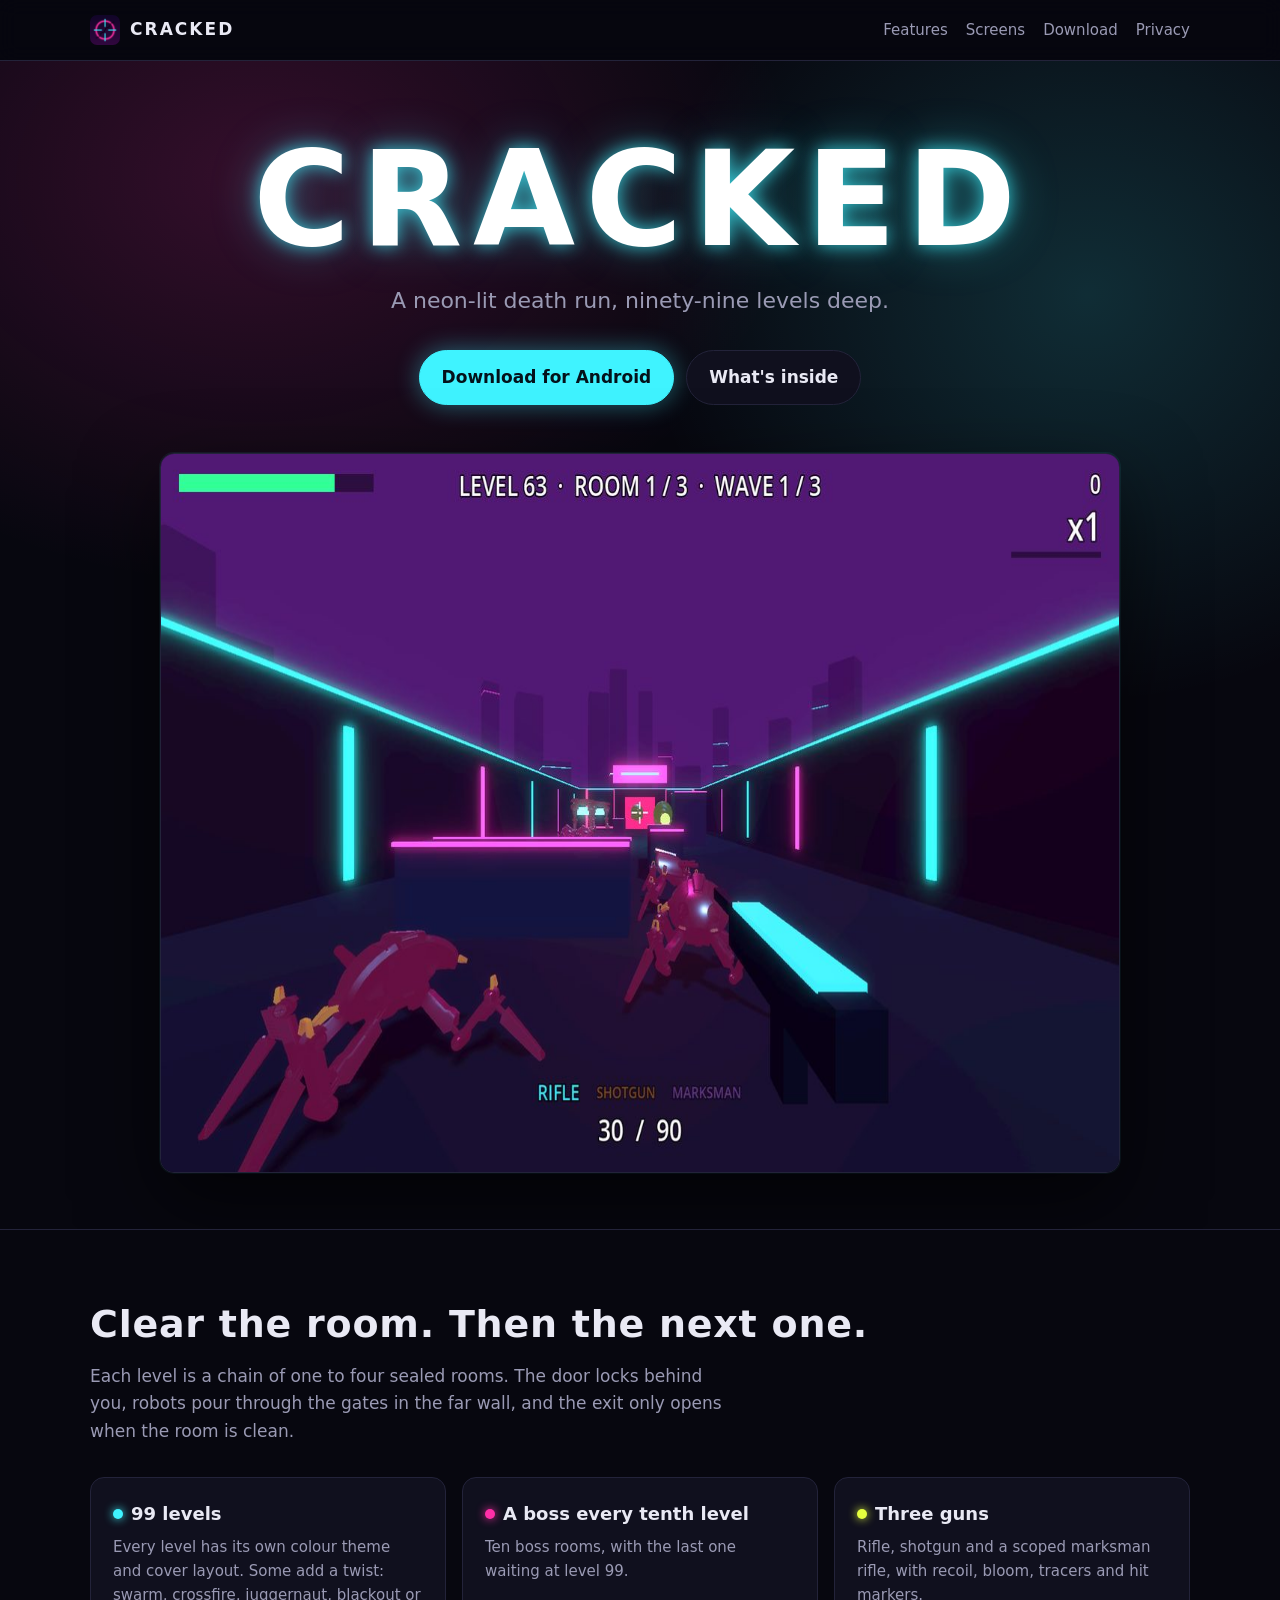
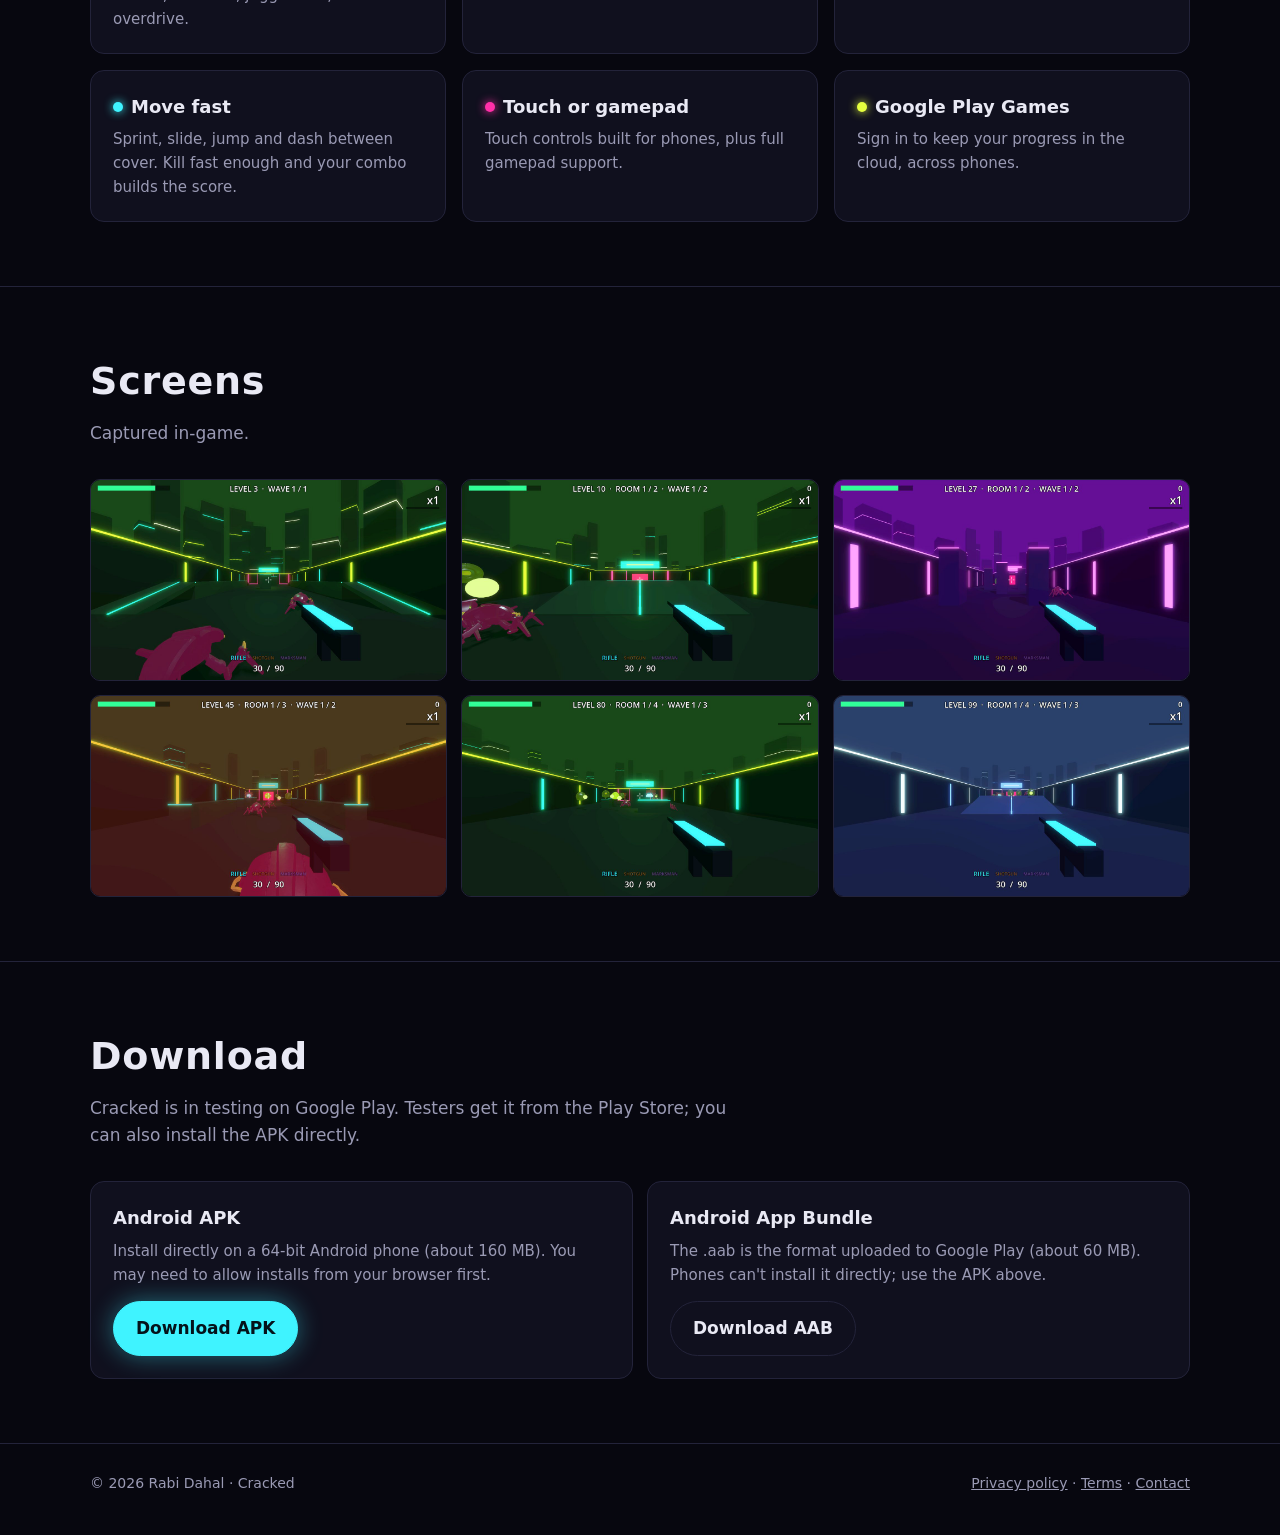
==== site/index.html @ b8e08f36 "feat: add the game's website (home, privacy policy, terms) site/ is the page at https://cracked.rabi" ====
<!doctype html>
<html lang="en">
<head>
  <meta charset="utf-8">
  <meta name="viewport" content="width=device-width, initial-scale=1">
  <title>Cracked: a neon room-clearing FPS</title>
  <meta name="description" content="Cracked is a neon-lit room-clearing shooter for Android. Ninety-nine levels, three guns, robot swarms and a boss every tenth level.">
  <meta property="og:title" content="Cracked">
  <meta property="og:description" content="A neon-lit death run, ninety-nine levels deep. A room-clearing FPS for Android.">
  <meta property="og:image" content="https://cracked.rabidahal.com.np/img/level-63.jpg">
  <meta property="og:url" content="https://cracked.rabidahal.com.np/">
  <meta name="theme-color" content="#07070f">
  <link rel="icon" href="img/favicon.png">
  <link rel="apple-touch-icon" href="img/apple-touch-icon.png">
  <link rel="stylesheet" href="style.css">
</head>
<body>
  <header class="top">
    <div class="wrap">
      <a class="brand" href="./"><img src="img/icon.png" alt="">CRACKED</a>
      <nav>
        <a href="#features" class="opt">Features</a>
        <a href="#screens" class="opt">Screens</a>
        <a href="#download">Download</a>
        <a href="privacy.html">Privacy</a>
      </nav>
    </div>
  </header>

  <main>
    <div class="hero">
      <div class="wrap">
        <h1>CRACKED</h1>
        <p class="tag">A neon-lit death run, ninety-nine levels deep.</p>
        <div class="cta">
          <a class="btn primary" href="#download">Download for Android</a>
          <a class="btn" href="#features">What's inside</a>
        </div>
        <img class="hero-shot" src="img/level-63.jpg" width="1280" height="720" alt="First-person view down a purple neon corridor as crab-like robots charge through the gates.">
      </div>
    </div>

    <section id="features">
      <div class="wrap">
        <h2>Clear the room. Then the next one.</h2>
        <p class="lead">Each level is a chain of one to four sealed rooms. The door locks behind you, robots pour through the gates in the far wall, and the exit only opens when the room is clean.</p>
        <div class="features">
          <div class="card"><h3><span class="dot c"></span>99 levels</h3><p>Every level has its own colour theme and cover layout. Some add a twist: swarm, crossfire, juggernaut, blackout or overdrive.</p></div>
          <div class="card"><h3><span class="dot m"></span>A boss every tenth level</h3><p>Ten boss rooms, with the last one waiting at level 99.</p></div>
          <div class="card"><h3><span class="dot a"></span>Three guns</h3><p>Rifle, shotgun and a scoped marksman rifle, with recoil, bloom, tracers and hit markers.</p></div>
          <div class="card"><h3><span class="dot c"></span>Move fast</h3><p>Sprint, slide, jump and dash between cover. Kill fast enough and your combo builds the score.</p></div>
          <div class="card"><h3><span class="dot m"></span>Touch or gamepad</h3><p>Touch controls built for phones, plus full gamepad support.</p></div>
          <div class="card"><h3><span class="dot a"></span>Google Play Games</h3><p>Sign in to keep your progress in the cloud, across phones.</p></div>
        </div>
      </div>
    </section>

    <section id="screens">
      <div class="wrap">
        <h2>Screens</h2>
        <p class="lead">Captured in-game.</p>
        <div class="shots">
          <img src="img/level-03.jpg" width="1280" height="720" loading="lazy" alt="Level 3: a magenta crab robot lunges at the player in a green neon corridor.">
          <img src="img/level-10.jpg" width="1280" height="720" loading="lazy" alt="Level 10: a magenta gate glows at the end of a green corridor.">
          <img src="img/level-27.jpg" width="1280" height="720" loading="lazy" alt="Level 27.">
          <img src="img/level-45.jpg" width="1280" height="720" loading="lazy" alt="Level 45.">
          <img src="img/level-80.jpg" width="1280" height="720" loading="lazy" alt="Level 80.">
          <img src="img/level-99.jpg" width="1280" height="720" loading="lazy" alt="Level 99: robots and eye drones fill the far end of a blue corridor.">
        </div>
      </div>
    </section>

    <section id="download">
      <div class="wrap">
        <h2>Download</h2>
        <p class="lead">Cracked is in testing on Google Play. Testers get it from the Play Store; you can also install the APK directly.</p>
        <div class="download">
          <div class="card">
            <h3>Android APK</h3>
            <p>Install directly on a 64-bit Android phone (about 160&nbsp;MB). You may need to allow installs from your browser first.</p>
            <a class="btn primary" href="https://github.com/proobker/cracked/releases/download/v1.0.0/cracked.apk">Download APK</a>
          </div>
          <div class="card">
            <h3>Android App Bundle</h3>
            <p>The .aab is the format uploaded to Google Play (about 60&nbsp;MB). Phones can't install it directly; use the APK above.</p>
            <a class="btn" href="https://github.com/proobker/cracked/releases/download/v1.0.0/cracked.aab">Download AAB</a>
          </div>
        </div>
      </div>
    </section>
  </main>

  <footer>
    <div class="wrap">
      <span>© 2026 Rabi Dahal · Cracked</span>
      <span><a href="privacy.html">Privacy policy</a> · <a href="terms.html">Terms</a> · <a href="mailto:rrabi.dahal@gmail.com">Contact</a></span>
    </div>
  </footer>
</body>
</html>
---- site/style.css ----
:root {
  --bg: #07070f;
  --panel: #10101e;
  --line: #23233a;
  --text: #e9e9f4;
  --muted: #9a9ab4;
  --cyan: #3ff3ff;
  --magenta: #ff2fa8;
  --acid: #e6ff3f;
  --radius: 14px;
  color-scheme: dark;
}

* { box-sizing: border-box; }

html { scroll-behavior: smooth; }

body {
  margin: 0;
  background: var(--bg);
  color: var(--text);
  font: 17px/1.6 "Inter", system-ui, -apple-system, "Segoe UI", Roboto, sans-serif;
  -webkit-font-smoothing: antialiased;
}

a { color: var(--cyan); }
a:hover { color: var(--acid); }

.wrap { width: min(1100px, 100% - 32px); margin-inline: auto; }

/* Header */
.top {
  position: sticky; top: 0; z-index: 10;
  background: rgb(7 7 15 / 0.85);
  backdrop-filter: blur(10px);
  border-bottom: 1px solid var(--line);
}
.top .wrap { display: flex; align-items: center; justify-content: space-between; height: 60px; gap: 16px; }
.brand { display: flex; align-items: center; gap: 10px; text-decoration: none; color: var(--text); font-weight: 800; letter-spacing: 0.12em; }
.brand img { width: 30px; height: 30px; border-radius: 7px; }
.top nav { display: flex; gap: 18px; font-size: 15px; }
.top nav a { color: var(--muted); text-decoration: none; }
.top nav a:hover { color: var(--text); }

/* Hero */
.hero { position: relative; overflow: hidden; padding: 72px 0 56px; text-align: center; }
.hero::before {
  content: ""; position: absolute; inset: 0;
  background:
    radial-gradient(60% 50% at 20% 10%, rgb(255 47 168 / 0.18), transparent 70%),
    radial-gradient(50% 50% at 85% 20%, rgb(63 243 255 / 0.16), transparent 70%);
  pointer-events: none;
}
.hero h1 {
  position: relative;
  margin: 0;
  font-size: clamp(56px, 13vw, 132px);
  line-height: 1;
  font-weight: 900;
  letter-spacing: 0.08em;
  color: #fff;
  text-shadow: 0 0 18px rgb(63 243 255 / 0.75), 0 0 48px rgb(63 243 255 / 0.35);
}
.hero .tag { position: relative; margin: 18px auto 0; max-width: 44ch; font-size: clamp(18px, 2.6vw, 22px); color: var(--muted); }
.cta { position: relative; display: flex; flex-wrap: wrap; justify-content: center; gap: 12px; margin-top: 32px; }
.btn {
  display: inline-flex; align-items: center; gap: 8px;
  padding: 13px 22px; border-radius: 999px;
  font-weight: 700; text-decoration: none;
  border: 1px solid var(--line); color: var(--text); background: var(--panel);
}
.btn.primary { background: var(--cyan); color: #04121a; border-color: var(--cyan); box-shadow: 0 0 24px rgb(63 243 255 / 0.4); }
.btn.primary:hover { color: #04121a; background: #8ff8ff; }
.btn:hover { border-color: var(--cyan); color: var(--text); }
.btn small { font-weight: 500; opacity: 0.75; }
.hero-shot {
  position: relative; display: block; width: 100%; max-width: 960px; margin: 48px auto 0;
  border-radius: var(--radius); border: 1px solid var(--line);
  box-shadow: 0 30px 80px rgb(0 0 0 / 0.6), 0 0 0 1px rgb(63 243 255 / 0.08);
}

/* Sections */
section { padding: 64px 0; border-top: 1px solid var(--line); }
section h2 { margin: 0 0 8px; font-size: clamp(28px, 4vw, 38px); letter-spacing: 0.02em; }
section .lead { margin: 0 0 32px; color: var(--muted); max-width: 60ch; }

.features { display: grid; grid-template-columns: repeat(auto-fit, minmax(300px, 1fr)); gap: 16px; }
.card { background: var(--panel); border: 1px solid var(--line); border-radius: var(--radius); padding: 22px; }
.card h3 { margin: 0 0 6px; font-size: 18px; }
.card p { margin: 0; color: var(--muted); font-size: 15px; }
.card .dot { display: inline-block; width: 10px; height: 10px; border-radius: 50%; margin-right: 8px; vertical-align: 1px; }
.c { background: var(--cyan); box-shadow: 0 0 10px var(--cyan); }
.m { background: var(--magenta); box-shadow: 0 0 10px var(--magenta); }
.a { background: var(--acid); box-shadow: 0 0 10px var(--acid); }

.shots { display: grid; grid-template-columns: repeat(auto-fit, minmax(300px, 1fr)); gap: 14px; }
.shots img { width: 100%; height: auto; display: block; border-radius: 10px; border: 1px solid var(--line); }

.download { display: grid; gap: 14px; grid-template-columns: repeat(auto-fit, minmax(260px, 1fr)); }
.download .card a.btn { margin-top: 14px; }
.note { font-size: 14px; color: var(--muted); }

/* Prose pages */
.prose { padding: 48px 0 72px; max-width: 760px; }
.prose h1 { font-size: clamp(32px, 5vw, 44px); margin: 0 0 4px; }
.prose h2 { font-size: 22px; margin: 36px 0 8px; }
.prose .updated { color: var(--muted); margin: 0 0 24px; }
.prose li { margin: 4px 0; }

footer { border-top: 1px solid var(--line); padding: 28px 0 40px; color: var(--muted); font-size: 14px; }
footer .wrap { display: flex; flex-wrap: wrap; justify-content: space-between; gap: 12px; }
footer a { color: var(--muted); }

@media (max-width: 560px) {
  .top nav { gap: 12px; font-size: 14px; }
  .top nav .opt { display: none; }
  section { padding: 48px 0; }
}
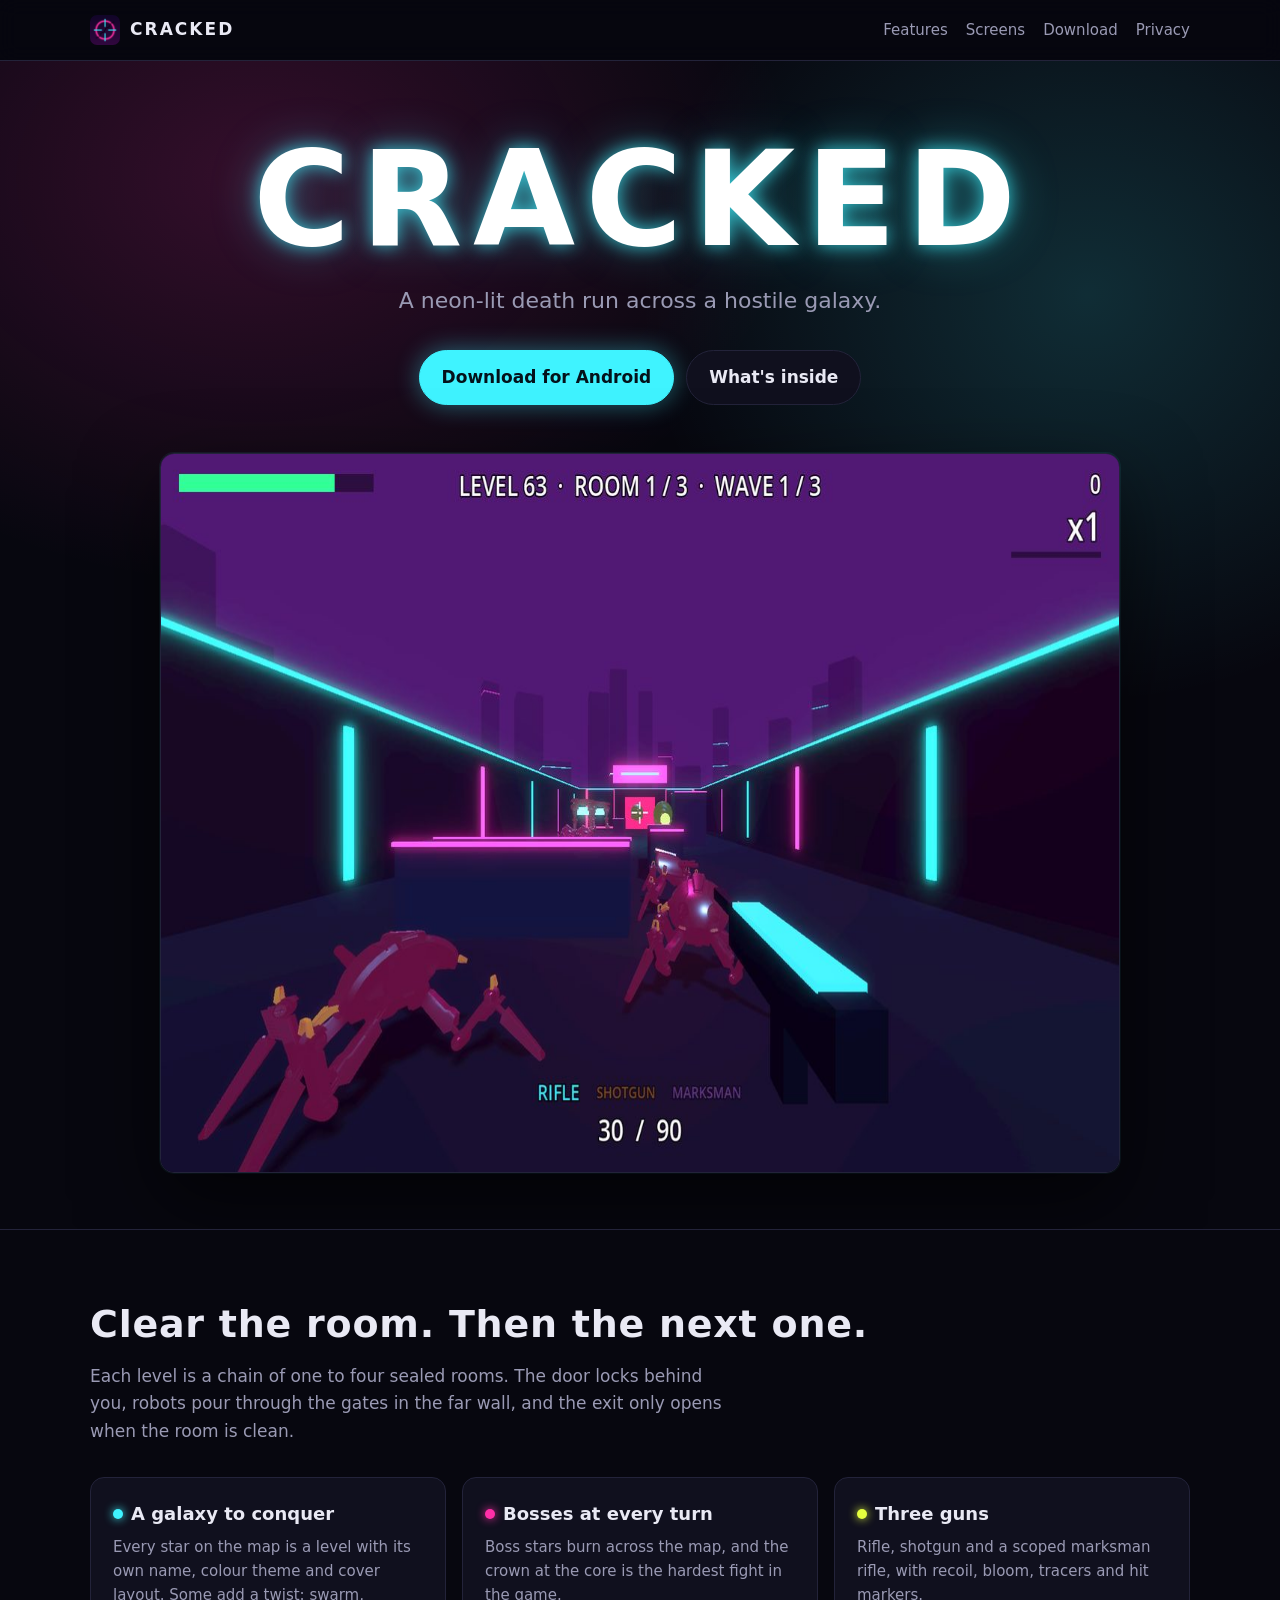
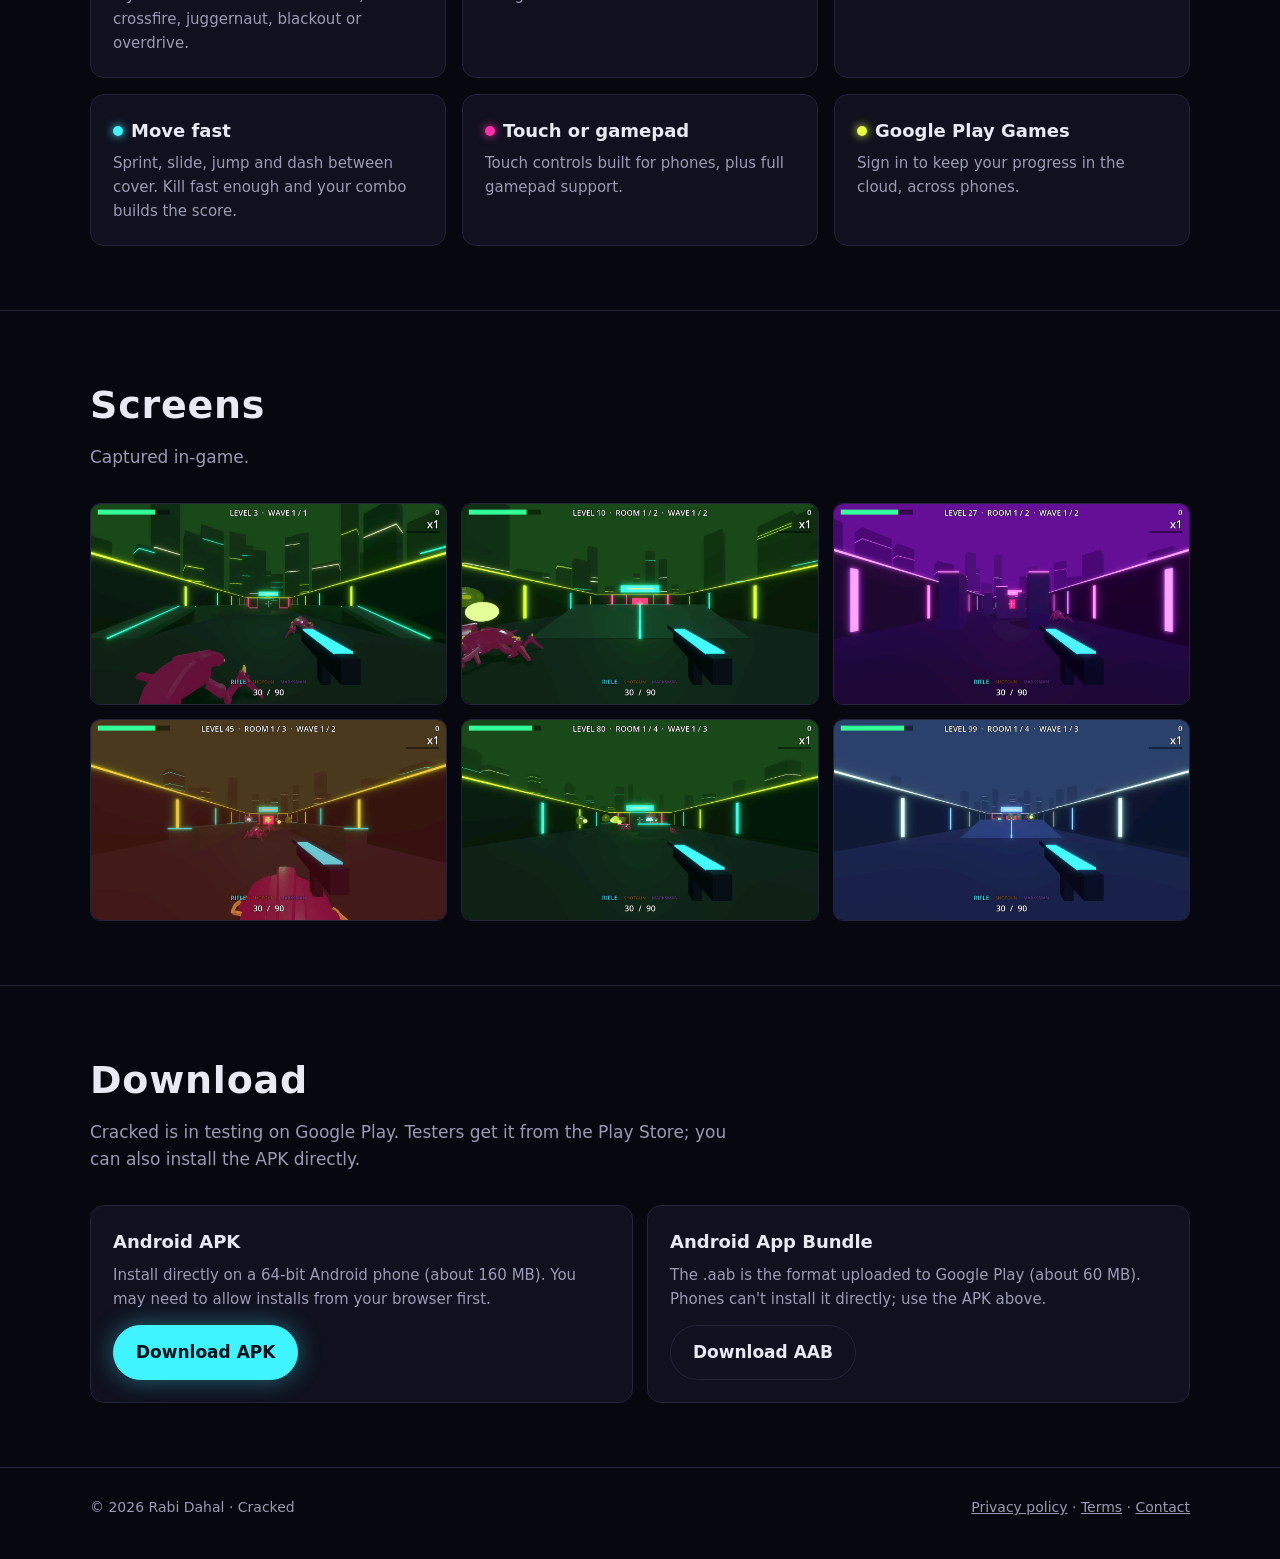
==== commit e76dbb4a: "feat: add armory, skill tree, level map and new enemies for v2 levels Adds shield and support robots" ====
--- a/site/index.html
+++ b/site/index.html
@@ -4,9 +4,9 @@
   <meta charset="utf-8">
   <meta name="viewport" content="width=device-width, initial-scale=1">
   <title>Cracked: a neon room-clearing FPS</title>
-  <meta name="description" content="Cracked is a neon-lit room-clearing shooter for Android. Ninety-nine levels, three guns, robot swarms and a boss every tenth level.">
+  <meta name="description" content="Cracked is a neon-lit room-clearing shooter for Android. A galaxy of levels, three guns, robot swarms and bosses waiting at the core.">
   <meta property="og:title" content="Cracked">
-  <meta property="og:description" content="A neon-lit death run, ninety-nine levels deep. A room-clearing FPS for Android.">
+  <meta property="og:description" content="A neon-lit death run across a hostile galaxy. A room-clearing FPS for Android.">
   <meta property="og:image" content="https://cracked.rabidahal.com.np/img/level-63.jpg">
   <meta property="og:url" content="https://cracked.rabidahal.com.np/">
   <meta name="theme-color" content="#07070f">
@@ -31,7 +31,7 @@
     <div class="hero">
       <div class="wrap">
         <h1>CRACKED</h1>
-        <p class="tag">A neon-lit death run, ninety-nine levels deep.</p>
+        <p class="tag">A neon-lit death run across a hostile galaxy.</p>
         <div class="cta">
           <a class="btn primary" href="#download">Download for Android</a>
           <a class="btn" href="#features">What's inside</a>
@@ -45,8 +45,8 @@
         <h2>Clear the room. Then the next one.</h2>
         <p class="lead">Each level is a chain of one to four sealed rooms. The door locks behind you, robots pour through the gates in the far wall, and the exit only opens when the room is clean.</p>
         <div class="features">
-          <div class="card"><h3><span class="dot c"></span>99 levels</h3><p>Every level has its own colour theme and cover layout. Some add a twist: swarm, crossfire, juggernaut, blackout or overdrive.</p></div>
-          <div class="card"><h3><span class="dot m"></span>A boss every tenth level</h3><p>Ten boss rooms, with the last one waiting at level 99.</p></div>
+          <div class="card"><h3><span class="dot c"></span>A galaxy to conquer</h3><p>Every star on the map is a level with its own name, colour theme and cover layout. Some add a twist: swarm, crossfire, juggernaut, blackout or overdrive.</p></div>
+          <div class="card"><h3><span class="dot m"></span>Bosses at every turn</h3><p>Boss stars burn across the map, and the crown at the core is the hardest fight in the game.</p></div>
           <div class="card"><h3><span class="dot a"></span>Three guns</h3><p>Rifle, shotgun and a scoped marksman rifle, with recoil, bloom, tracers and hit markers.</p></div>
           <div class="card"><h3><span class="dot c"></span>Move fast</h3><p>Sprint, slide, jump and dash between cover. Kill fast enough and your combo builds the score.</p></div>
           <div class="card"><h3><span class="dot m"></span>Touch or gamepad</h3><p>Touch controls built for phones, plus full gamepad support.</p></div>
@@ -65,7 +65,7 @@
           <img src="img/level-27.jpg" width="1280" height="720" loading="lazy" alt="Level 27.">
           <img src="img/level-45.jpg" width="1280" height="720" loading="lazy" alt="Level 45.">
           <img src="img/level-80.jpg" width="1280" height="720" loading="lazy" alt="Level 80.">
-          <img src="img/level-99.jpg" width="1280" height="720" loading="lazy" alt="Level 99: robots and eye drones fill the far end of a blue corridor.">
+          <img src="img/level-99.jpg" width="1280" height="720" loading="lazy" alt="Robots and eye drones fill the far end of a blue corridor.">
         </div>
       </div>
     </section>
